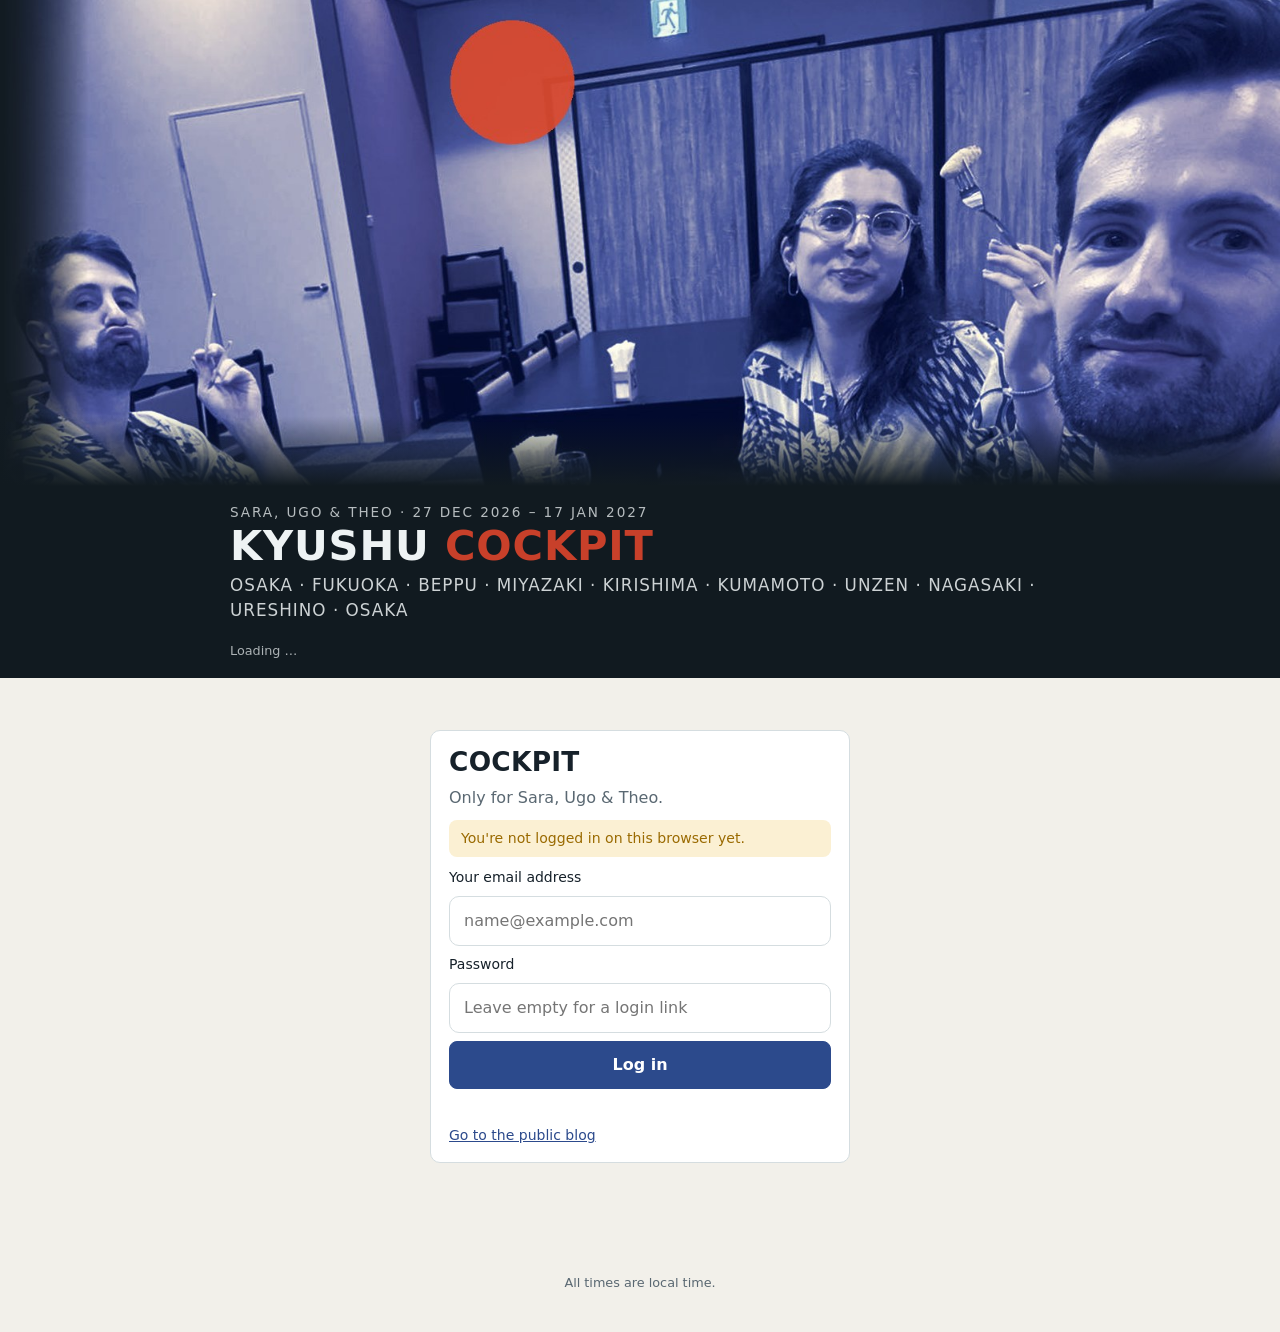
==== cockpit.html @ 7d4ee1e5 "App icon name: Kyushu Trav Co-Authored-By: Claude Opus 5.5 <noreply@anthropic.com> Claude-Session: h" ====
<!DOCTYPE html>
<html lang="en">
<head>
<meta charset="utf-8">
<meta name="viewport" content="width=device-width, initial-scale=1, viewport-fit=cover">
<meta name="robots" content="noindex, nofollow">
<meta name="referrer" content="no-referrer">
<meta http-equiv="Content-Security-Policy" content="default-src 'self'; script-src 'self'; style-src 'self' 'unsafe-inline' https://fonts.googleapis.com; font-src https://fonts.gstatic.com; img-src 'self' data: blob: https://ztfgjnlhketuqmggoakr.supabase.co; media-src 'self' blob: https://ztfgjnlhketuqmggoakr.supabase.co; connect-src 'self' https://ztfgjnlhketuqmggoakr.supabase.co wss://ztfgjnlhketuqmggoakr.supabase.co https://api.open-meteo.com https://api.frankfurter.dev https://api.frankfurter.app; base-uri 'self'; form-action 'self'; object-src 'none'">
<link rel="manifest" href="manifest-cockpit.webmanifest">
<link rel="apple-touch-icon" href="img/apple-touch-icon.png?v=2">
<link rel="icon" type="image/png" sizes="192x192" href="img/icon-192.png?v=2">
<meta name="apple-mobile-web-app-capable" content="yes">
<meta name="mobile-web-app-capable" content="yes">
<meta name="apple-mobile-web-app-status-bar-style" content="black-translucent">
<meta name="apple-mobile-web-app-title" content="Kyushu Trav">
<meta name="theme-color" content="#111a20">
<title>Kyushu Cockpit</title>
<link rel="preconnect" href="https://fonts.googleapis.com">
<link rel="preconnect" href="https://fonts.gstatic.com" crossorigin>
<link href="https://fonts.googleapis.com/css2?family=Barlow+Condensed:wght@500;600;700&amp;family=Source+Serif+4:opsz,wght@8..60,400;8..60,600&amp;family=Source+Sans+3:wght@400;500;600;700&amp;family=JetBrains+Mono:wght@500&amp;display=swap" rel="stylesheet">
<link rel="stylesheet" href="style.css?v=28">
<style>
:root{
  /* Layout: Kopf mit Countdown, Tab-Leiste wie Wegweiser, darunter je Bereich Karten in einer Spalte (max 860px) */
  --bg:#f2f0ea;          /* Flechtengrau */
  --surface:#ffffff;
  --ink:#16212a;         /* Granit */
  --muted:#5a6872;
  --line:#d5dde0;
  --accent:#2c4a8c;      /* Indigo (aizome) */
  --accent-soft:#e2e8f5;
  --trail:#c8402a;       /* Torii-Zinnober */
  --ok:#2f7a45; --ok-soft:#e1f1e5;
  --warn:#9a6a00; --warn-soft:#fbf0d3;
  --crit:#b23a2e; --crit-soft:#f8e1de;
  --display:"Barlow Condensed","Arial Narrow",system-ui,sans-serif;
  --body:"Source Sans 3",system-ui,-apple-system,"Segoe UI",sans-serif;
  --mono:"JetBrains Mono",ui-monospace,Menlo,monospace;
  --radius:10px;
  color-scheme:light;
}
@media (prefers-color-scheme:dark){
  :root:not([data-theme="light"]){
    --bg:#0e1418; --surface:#162027; --ink:#e4eaed; --muted:#93a2ab; --line:#26333c;
    --accent:#8ea9ec; --accent-soft:#1b2540; --trail:#ff7d5e;
    --ok:#6cc488; --ok-soft:#173022; --warn:#e6b84a; --warn-soft:#332a12; --crit:#ef7d70; --crit-soft:#3a1d1a;
    color-scheme:dark;
  }
}
:root[data-theme="dark"]{
  --bg:#0e1418; --surface:#162027; --ink:#e4eaed; --muted:#93a2ab; --line:#26333c;
  --accent:#8ea9ec; --accent-soft:#1b2540; --trail:#ff7d5e;
  --ok:#6cc488; --ok-soft:#173022; --warn:#e6b84a; --warn-soft:#332a12; --crit:#ef7d70; --crit-soft:#3a1d1a;
  color-scheme:dark;
}
*{box-sizing:border-box}
html,body{margin:0}
body{background:var(--bg);color:var(--ink);font-family:var(--body);font-size:16px;line-height:1.5;-webkit-text-size-adjust:100%}
a{color:var(--accent)}
h1,h2,h3{font-family:var(--display);font-weight:600;letter-spacing:.01em;text-wrap:balance;margin:0;line-height:1.1}
h2{font-size:1.65rem;text-transform:uppercase}
h3{font-size:1.25rem}
.wrap{max-width:860px;margin:0 auto;padding-left:max(20px,env(safe-area-inset-left));padding-right:max(20px,env(safe-area-inset-right))}
main{display:block}
section.view .studio{margin-bottom:6px}
.gate{max-width:420px;margin:30px auto;display:grid;gap:10px}
.heroimg{height:200px}
@media (max-width:520px){header.top .route{display:none}.heroimg{height:170px}.top h1{font-size:1.9rem}}
nav.tabs{top:0;padding-top:env(safe-area-inset-top)}
@media (display-mode: standalone){ header.top .heroimg{height:calc(150px + env(safe-area-inset-top))} }
.wish{display:grid;grid-template-columns:auto 1fr auto;gap:10px;align-items:start;padding:8px 0;border-bottom:1px solid var(--line)}
.wish:last-child{border-bottom:0}
.wish.done .wt{color:var(--muted);text-decoration:line-through}
.offline{background:var(--warn-soft);color:var(--warn);font-size:.85rem;padding:6px 12px;text-align:center}
.mono{font-family:var(--mono);font-size:.9em}
.muted{color:var(--muted)}
.small{font-size:.875rem}
button,input,select,textarea{font:inherit;color:inherit}
:focus-visible{outline:3px solid var(--accent);outline-offset:2px;border-radius:4px}

/* Kopf */
header.top{color:#eef3f4;background:#111a20;padding:0 0 18px}
.heroimg{height:240px;background:#16212a url("img/cover-yukata-wide.jpg?v=2") center 22%/cover no-repeat;position:relative;margin-bottom:16px}
.heroimg::after{content:"";position:absolute;inset:auto 0 0 0;height:70px;background:linear-gradient(180deg,rgba(17,26,32,0),#111a20)}
@media (max-width:700px){.heroimg{height:44vw;background-size:100% auto!important;background-position:center bottom}.heroimg::after{height:28px}}
@media (display-mode: standalone) and (max-width:700px){header.top .heroimg{height:calc(44vw + env(safe-area-inset-top));background-size:100% auto;background-position:center bottom}}
@media (min-width:700px){.heroimg{height:min(38vw,520px);background-position:center 18%}}
.crew{display:grid;grid-template-columns:repeat(2,1fr);gap:12px}
.mate{display:grid;grid-template-columns:72px 1fr;gap:12px;align-items:center;background:var(--surface);border:1px solid var(--line);border-radius:var(--radius);padding:10px 12px}
.mate img{width:72px;height:72px;border-radius:50%;object-fit:cover;border:3px solid var(--trail)}
.nick{display:block;font-family:var(--display);font-size:.8rem;letter-spacing:.12em;text-transform:uppercase;color:var(--trail)}
.mate{align-items:start}
.fun{list-style:none;margin:8px 0 0;padding:0;display:grid;gap:2px;font-size:.82rem}
.fun li{display:flex;justify-content:space-between;gap:8px;border-top:1px dotted var(--line);padding-top:2px}
.fun li b{font-family:var(--display);font-size:1rem;display:inline;color:var(--accent)}
.beerscore{display:grid;grid-template-columns:1fr 1fr;gap:10px;margin:6px 0}
.beerscore div{background:var(--bg);border-radius:8px;padding:8px 10px;text-align:center}
.beerscore b{font-family:var(--display);font-size:2.2rem;line-height:1;display:block}
.beerlog{margin-top:10px}
.blame{font-family:var(--display);font-size:1.35rem;line-height:1.2;margin:12px 0 0;min-height:1.2em}
.mate b{font-family:var(--display);font-size:1.4rem;text-transform:uppercase;letter-spacing:.03em;display:block;line-height:1}
@media (max-width:520px){.crew{grid-template-columns:1fr}}
.top .row{display:flex;flex-wrap:wrap;gap:12px 24px;align-items:flex-end;justify-content:space-between}
.eyebrow{font-family:var(--display);text-transform:uppercase;letter-spacing:.14em;font-size:.85rem;opacity:.75}
.top h1{font-size:2.6rem;text-transform:uppercase;letter-spacing:.02em}
.top h1 span{color:var(--trail)}
.route{font-family:var(--display);font-size:1.05rem;letter-spacing:.06em;text-transform:uppercase;opacity:.85;margin-top:4px}
.count{text-align:right}
.count b{font-family:var(--display);font-size:2.4rem;line-height:1;display:block}
.sync{font-size:.8rem;opacity:.7;margin-top:6px}

/* Tabs */
nav.tabs{position:sticky;top:0;z-index:5;background:var(--surface);border-bottom:1px solid var(--line)}
nav.tabs .wrap{display:flex;gap:4px;overflow-x:auto;scrollbar-width:none}
nav.tabs a{flex:0 0 auto;font-family:var(--display);text-transform:uppercase;letter-spacing:.06em;font-size:1.02rem;font-weight:600;text-decoration:none;color:var(--muted);padding:12px 12px 10px;border-bottom:3px solid transparent}
nav.tabs a[aria-current="page"]{color:var(--ink);border-bottom-color:var(--trail)}

main{padding:22px 0 60px}
section.view{display:none}
section.view.on{display:grid;gap:18px;grid-template-columns:minmax(0,1fr)}
section.view>*{min-width:0}
.sechead{display:flex;flex-wrap:wrap;gap:6px 16px;align-items:baseline;justify-content:space-between}

.card{background:var(--surface);border:1px solid var(--line);border-radius:var(--radius);padding:16px 18px}
.card.hl{border-left:5px solid var(--accent)}
.card.warn{border-left:5px solid var(--warn)}
.card.crit{border-left:5px solid var(--crit)}
.card h3{margin-bottom:8px}
.grid2{display:grid;grid-template-columns:repeat(auto-fit,minmax(250px,1fr));gap:14px}
.chips{display:flex;flex-wrap:wrap;gap:6px}
.chip{display:inline-flex;align-items:center;gap:4px;font-size:.78rem;font-weight:600;padding:2px 9px;border-radius:999px;background:var(--accent-soft);color:var(--accent);white-space:nowrap}
.chip.trail{background:color-mix(in srgb,var(--trail) 16%,transparent);color:var(--trail)}
.chip.ok{background:var(--ok-soft);color:var(--ok)}
.chip.warn{background:var(--warn-soft);color:var(--warn)}
.chip.crit{background:var(--crit-soft);color:var(--crit)}
.chip.grey{background:var(--bg);color:var(--muted)}
ul.clean{list-style:none;margin:0;padding:0;display:grid;gap:8px}
ul.dots{margin:6px 0 0;padding-left:20px;display:grid;gap:4px}
dl.kv{display:grid;grid-template-columns:max-content 1fr;gap:4px 14px;margin:8px 0 0}
dl.kv dt{color:var(--muted);font-size:.9rem}
dl.kv dd{margin:0;font-weight:500}

/* Heute */
.stats{display:grid;grid-template-columns:repeat(auto-fit,minmax(150px,1fr));gap:12px}
.stat{background:var(--surface);border:1px solid var(--line);border-radius:var(--radius);padding:12px 14px}
.stat b{font-family:var(--display);font-size:2rem;display:block;line-height:1.05;font-variant-numeric:tabular-nums}
.stat span{color:var(--muted);font-size:.85rem}
.bar{height:6px;border-radius:3px;background:var(--bg);overflow:hidden;margin-top:8px}
.bar i{display:block;height:100%;background:var(--accent)}

/* Tagesplan */
.day{display:grid;grid-template-columns:64px 1fr;gap:14px;background:var(--surface);border:1px solid var(--line);border-radius:var(--radius);padding:14px 16px}
.day.today{border-color:var(--trail);box-shadow:0 0 0 2px color-mix(in srgb,var(--trail) 35%,transparent)}
.day.past{opacity:.6}
.datecol{text-align:center;border-right:1px solid var(--line);padding-right:12px}
.datecol .d{font-family:var(--display);font-size:2rem;font-weight:700;line-height:1}
.datecol .m{font-family:var(--display);text-transform:uppercase;font-size:.85rem;letter-spacing:.08em;color:var(--muted)}
.datecol .n{font-size:.75rem;color:var(--muted);margin-top:4px}
.day h3{font-size:1.3rem}
.day .where{font-size:.9rem;color:var(--muted);margin:2px 0 8px}
.steps{list-style:none;margin:0;padding:0;display:grid;gap:5px}
.steps li{display:grid;grid-template-columns:56px 1fr;gap:8px;font-size:.95rem}
.steps .t{font-family:var(--mono);font-size:.82rem;color:var(--accent);padding-top:2px}
.sleep{margin-top:10px;font-size:.88rem;display:flex;gap:6px;flex-wrap:wrap;align-items:center}
.filters{display:flex;gap:6px;flex-wrap:wrap}
.filters button{border:1px solid var(--line);background:var(--surface);border-radius:999px;padding:4px 12px;font-size:.88rem;cursor:pointer}
.filters button[aria-pressed="true"]{background:var(--ink);color:var(--bg);border-color:var(--ink)}

/* Buchungen */
.bk{display:grid;gap:8px}
.bk .head{display:flex;justify-content:space-between;gap:10px;flex-wrap:wrap;align-items:baseline}
.flight{display:grid;grid-template-columns:1fr auto 1fr;gap:10px;align-items:center;margin:4px 0}
.flight .ap{font-family:var(--display);font-size:2rem;font-weight:700;line-height:1}
.flight .tm{font-family:var(--mono);font-size:.9rem}
.flight .mid{text-align:center;color:var(--muted);font-size:.8rem}
.flight .mid::before{content:"";display:block;height:2px;background:var(--line);margin-bottom:4px;min-width:60px}
.flight .r{text-align:right}
.code{display:inline-flex;align-items:center;gap:8px;font-family:var(--mono);background:var(--bg);border:1px dashed var(--line);border-radius:6px;padding:2px 8px}
.copy{border:0;background:none;color:var(--accent);cursor:pointer;font-size:.8rem;font-family:var(--body);font-weight:600;padding:0}
details.more summary{cursor:pointer;color:var(--accent);font-weight:600;font-size:.9rem}
.note{width:100%;min-height:58px;border:1px solid var(--line);border-radius:8px;background:var(--bg);padding:8px 10px;resize:vertical}
.notebar{display:flex;justify-content:space-between;gap:8px;font-size:.78rem;color:var(--muted);margin-top:4px}

/* Upload-Platzhalter */
.slot{border:2px dashed var(--trail);border-radius:var(--radius);padding:14px 16px;background:color-mix(in srgb,var(--trail) 6%,var(--surface))}
.slot.done{border-style:solid;border-color:var(--ok);background:var(--surface)}
.thumbs{display:flex;flex-wrap:wrap;gap:8px;margin-top:10px}
.thumbs a{display:block;width:96px;height:96px;border-radius:8px;overflow:hidden;border:1px solid var(--line);background:var(--bg);position:relative;font-size:.75rem;color:var(--muted);text-decoration:none}
.thumbs img{width:100%;height:100%;object-fit:cover;display:block}
.thumbs .pdf{display:flex;align-items:center;justify-content:center;height:100%;font-family:var(--display);font-size:1.2rem;color:var(--accent)}
.btn{display:inline-flex;align-items:center;gap:6px;border:1px solid var(--accent);background:var(--accent);color:#fff;border-radius:8px;padding:7px 14px;font-weight:600;cursor:pointer;font-size:.92rem}
.btn.ghost{background:transparent;color:var(--accent)}
.btn:disabled{opacity:.5;cursor:not-allowed}
label.btn input{position:absolute;width:1px;height:1px;opacity:0;pointer-events:none}

/* Orte */
.placetabs{display:flex;gap:6px;flex-wrap:wrap}
.placetabs button{border:1px solid var(--line);background:var(--surface);border-radius:8px;padding:6px 14px;cursor:pointer;font-family:var(--display);text-transform:uppercase;letter-spacing:.05em;font-size:1rem;font-weight:600}
.placetabs button[aria-pressed="true"]{background:var(--accent);border-color:var(--accent);color:#fff}
.place h3{font-size:1.15rem;text-transform:uppercase;letter-spacing:.04em;color:var(--accent);margin:4px 0 6px}
.tips{display:grid;gap:10px}
.tip{display:grid;grid-template-columns:auto 1fr;gap:10px;align-items:start}
.tip .k{font-family:var(--display);font-weight:700;color:var(--trail);font-size:1.05rem;min-width:22px}

/* Trek */
.stagewrap{overflow-x:auto}
table.stages{width:100%;border-collapse:collapse;font-size:.92rem;min-width:620px}
table.stages th{text-align:left;font-family:var(--display);text-transform:uppercase;letter-spacing:.05em;font-weight:600;color:var(--muted);border-bottom:2px solid var(--line);padding:6px 8px}
table.stages td{border-bottom:1px solid var(--line);padding:8px;vertical-align:top}
table.stages td.num{font-variant-numeric:tabular-nums;white-space:nowrap}
table.stages tr.key td{background:color-mix(in srgb,var(--trail) 9%,transparent)}
.kmbar{display:flex;align-items:center;gap:8px}
.kmbar i{display:block;height:8px;border-radius:4px;background:var(--trail)}
.ring{display:block;width:100%;height:auto;max-height:280px}

/* Orga */
.todo{display:grid;grid-template-columns:auto 1fr auto;gap:10px;align-items:start;padding:10px 0;border-bottom:1px solid var(--line)}
.todo:last-child{border-bottom:0}
.todo.done .tt{text-decoration:line-through;color:var(--muted)}
.chk{appearance:none;width:22px;height:22px;border:2px solid var(--muted);border-radius:6px;margin:1px 0 0;cursor:pointer;display:grid;place-content:center;background:var(--surface)}
.chk:checked{background:var(--ok);border-color:var(--ok)}
.chk:checked::after{content:"";width:10px;height:6px;border:2.5px solid #fff;border-top:0;border-right:0;transform:rotate(-45deg) translate(1px,-1px)}
.chk:disabled{cursor:not-allowed;opacity:.6}
.tt b{font-weight:600}
.tt .sub{font-size:.88rem;color:var(--muted)}
.due{font-size:.78rem;font-weight:600;white-space:nowrap}
.packcat{display:grid;gap:2px}
.packcat h3{font-size:1.05rem;text-transform:uppercase;letter-spacing:.05em;display:flex;justify-content:space-between;align-items:baseline;margin-bottom:4px}
.pk{display:grid;grid-template-columns:auto 1fr auto;gap:10px;align-items:center;padding:5px 0}
.pk.done span.l{color:var(--muted);text-decoration:line-through}
.pk .who{font-size:.72rem;color:var(--muted)}
.addrow{display:flex;gap:8px;flex-wrap:wrap;margin-top:8px}
.addrow input,.addrow select{flex:1 1 160px;border:1px solid var(--line);border-radius:8px;padding:7px 10px;background:var(--surface)}
.seg{display:inline-flex;border:1px solid var(--line);border-radius:8px;overflow:hidden}
.seg button{border:0;background:var(--surface);padding:6px 12px;cursor:pointer;font-size:.88rem}
.seg button[aria-pressed="true"]{background:var(--ink);color:var(--bg)}
.money{font-variant-numeric:tabular-nums;white-space:nowrap}
.settle{display:grid;gap:4px;text-align:center;padding:18px}
.settle b{font-family:var(--display);font-size:2.2rem;line-height:1.05}
.costrow{display:grid;grid-template-columns:1fr auto;gap:4px 12px;padding:9px 0;border-bottom:1px solid var(--line);align-items:start}
.costrow:last-child{border-bottom:0}
.costrow .meta{font-size:.82rem;color:var(--muted)}
.costform{display:grid;gap:8px;grid-template-columns:repeat(auto-fit,minmax(140px,1fr))}
.costform label{display:grid;gap:3px;font-size:.82rem;font-weight:600;color:var(--muted)}
.costform input,.costform select{min-width:0;width:100%;border:1px solid var(--line);border-radius:8px;padding:7px 9px;background:var(--surface);color:var(--ink);font-weight:400;font-size:.95rem}
.costform .wide{grid-column:1/-1}
.quick{display:flex;gap:6px;flex-wrap:wrap}
.quick button{border:1px dashed var(--line);background:var(--bg);border-radius:999px;padding:3px 10px;font-size:.82rem;cursor:pointer}
.catbars{display:grid;gap:6px}
.catbars div{display:grid;grid-template-columns:110px 1fr auto;gap:8px;align-items:center;font-size:.88rem}
.catbars i{display:block;height:10px;border-radius:5px;background:var(--accent)}
.wxg{display:grid;grid-template-columns:repeat(auto-fit,minmax(220px,1fr));gap:12px}
.wxc{background:var(--bg);border-radius:8px;padding:10px 12px}
.wxt{font-family:var(--display);font-size:1.6rem;font-weight:600;font-variant-numeric:tabular-nums}
.wxt small{font-size:1rem;color:var(--muted)}
.banner{border-radius:8px;padding:8px 12px;font-size:.88rem;background:var(--warn-soft);color:var(--warn)}
.banner[hidden]{display:none}
footer{padding:20px 0 40px;font-size:.8rem;color:var(--muted)}
@media (max-width:520px){
  .top h1{font-size:2.1rem}
  .count{text-align:left}
  .day{grid-template-columns:52px 1fr;padding:12px}
  .steps li{grid-template-columns:48px 1fr}
  .flight .ap{font-size:1.6rem}
}
@media (prefers-reduced-motion:no-preference){.bar i{transition:width .4s}}

.steps .go{display:block;font-size:.78rem;color:var(--muted);margin-bottom:1px}
.steps .sd{display:block;font-size:.85rem;color:var(--muted);margin-top:1px}
.steps li{border-left:4px solid transparent;border-radius:8px;padding:6px 8px 6px 6px;margin:3px 0}
.steps li.k-act{border-left-color:var(--k-act);background:color-mix(in srgb,var(--k-act) 9%,transparent)}
.steps li.k-food{border-left-color:var(--k-food);background:color-mix(in srgb,var(--k-food) 12%,transparent)}
.steps li.k-log{border-left-color:var(--line)}
.hide-act .k-act,.hide-food .k-food,.hide-log .k-log{display:none}
:root{--k-act:#4b5fc1;--k-food:#e08a1e}
@media (prefers-color-scheme:dark){:root:not([data-theme="light"]){--k-act:#8ea2f0;--k-food:#f0a94a}}
.planfilter{display:flex;flex-wrap:wrap;align-items:center;gap:6px 8px;margin:4px 0 12px}
.pf{display:inline-flex;align-items:center;gap:6px;border:1px solid var(--line);background:var(--surface);color:var(--muted);border-radius:999px;padding:6px 12px;font-size:.85rem;font-weight:600;cursor:pointer;min-height:36px}
.pf i{width:10px;height:10px;border-radius:50%;display:inline-block;background:var(--line)}
.pf-act i{background:var(--k-act)} .pf-food i{background:var(--k-food)} .pf-log i{background:var(--muted)}
.pf[aria-pressed="true"]{color:var(--ink);border-color:currentColor}
.pf[aria-pressed="false"]{opacity:.55;text-decoration:line-through}
.maplink{font-size:.8rem;font-weight:600;white-space:nowrap;text-decoration:none}
.slotbar{border-top:1px solid var(--line);margin-top:10px;padding-top:8px;display:grid;gap:4px}
.sb-row{display:flex;flex-wrap:wrap;align-items:center;gap:4px 10px}
.sb-ok{font-size:.82rem;font-weight:700;color:var(--ok)}
.sb-miss{font-size:.82rem;font-weight:700;color:var(--trail)}
.sb-what{font-size:.78rem;color:var(--muted)}
.sb-add{margin-left:auto;font-size:.8rem;font-weight:600;color:var(--accent);cursor:pointer;white-space:nowrap}
.sb-add input{position:absolute;width:1px;height:1px;opacity:0;pointer-events:none}
.sb-thumbs{display:flex;gap:6px;flex-wrap:wrap}
.sb-thumbs a{display:block;width:44px;height:44px;border-radius:6px;overflow:hidden;border:1px solid var(--line);font-size:.65rem;color:var(--muted);text-decoration:none}
.sb-thumbs img{width:100%;height:100%;object-fit:cover;display:block}
.sb-thumbs .pdf{display:flex;align-items:center;justify-content:center;height:100%;color:var(--accent);font-weight:700}
.sb-file{position:relative;display:inline-block}
.sb-del{position:absolute;top:-6px;right:-6px;min-width:20px;height:20px;border-radius:10px;border:1px solid var(--line);background:var(--surface);color:var(--muted);font-size:.8rem;line-height:1;padding:0 5px;cursor:pointer}
.sb-del.armed{background:var(--crit);color:#fff;border-color:var(--crit);font-size:.7rem}
.sb-note summary{font-size:.78rem;color:var(--muted);cursor:pointer}
.sb-note .note{margin-top:6px}
.slot.compact{padding:8px 10px}
.slot.compact .chips{display:flex;flex-wrap:wrap;gap:6px;align-items:center}
.chip.claude{background:color-mix(in srgb,var(--accent) 12%,transparent);color:var(--accent);font-size:.72rem}
.packcat.info{background:var(--bg);border-radius:12px;padding:10px 12px}.packcat.info h3{color:var(--muted)}
.altplan{margin:8px 0 2px;border-top:1px dashed var(--line);padding-top:6px}.altplan summary{cursor:pointer;font-size:.88rem;color:var(--muted);font-weight:600}.altplan[open] summary{color:var(--ink)}
/* Tagesplan bearbeiten */
article.day{position:relative}
.edbtn{float:right;margin:0 0 4px 8px;border:1px solid var(--line);background:var(--surface);border-radius:999px;padding:4px 12px;font:inherit;font-size:.82rem;color:var(--muted);cursor:pointer}
.edbtn:hover{color:var(--ink)}
.sedit{display:flex;flex-wrap:wrap;gap:6px;margin-top:8px}
.sedit button,.sedit select{border:1px solid var(--line);background:var(--surface);border-radius:8px;padding:4px 9px;font:inherit;font-size:.82rem;cursor:pointer;color:var(--ink)}
.sedit button:disabled{opacity:.35;cursor:default}
.sedit .sdel{color:#b3261e;margin-left:auto}
.sedit .sdel[data-armed="1"]{background:#b3261e;color:#fff;border-color:#b3261e}
.chip.own{background:color-mix(in srgb,var(--ok) 14%,transparent);color:var(--ok);font-size:.72rem}
.sgone{margin:6px 0}.linkbtn{border:0;background:none;padding:0;font:inherit;color:var(--accent);cursor:pointer;text-decoration:underline}
.addstep{display:grid;gap:6px;margin:10px 0 4px;padding:10px;border:1px dashed var(--line);border-radius:12px}
.addstep input,.addstep select{font:inherit;padding:8px 10px;border:1px solid var(--line);border-radius:8px;background:var(--surface);color:var(--ink);min-width:0}
.addstep .asrow{display:grid;grid-template-columns:1fr 1fr;gap:6px}
.addstep .btn{justify-self:start}
/* Umrechner */
.fx{display:grid;gap:10px}
.fx-row{display:grid;grid-template-columns:1fr auto;align-items:center;gap:8px;padding:10px 14px;border:1px solid var(--line);border-radius:14px;background:var(--surface)}
.fx-row input{border:0;background:transparent;font:inherit;font-size:1.9rem;font-weight:700;width:100%;min-width:0;font-variant-numeric:tabular-nums;color:var(--ink);outline:none;padding:0}
.fx-row label{font-weight:700;color:var(--muted);font-size:1.1rem}
.fx-row:focus-within{border-color:var(--accent)}
.fx-swap{justify-self:center;font-size:.8rem;color:var(--muted)}
.fx-q{display:flex;flex-wrap:wrap;gap:6px;margin-top:4px}
.fx-q button{border:1px solid var(--line);background:var(--bg);border-radius:999px;padding:6px 12px;font:inherit;font-size:.9rem;cursor:pointer;font-variant-numeric:tabular-nums}
.fx-q button small{color:var(--muted);margin-left:4px}
.fx-tbl{width:100%;border-collapse:collapse;font-variant-numeric:tabular-nums;font-size:.92rem}
.fx-tbl tr{cursor:pointer}.fx-tbl td{padding:5px 0;border-bottom:1px solid var(--line)}.fx-tbl td:last-child{text-align:right;color:var(--muted)}
/* A nach B, ruhig */
.ab{list-style:none;margin:6px 0 0;padding:0}
.ab li{border-top:1px solid var(--line)}
.ab li:first-child{border-top:0}
.ab summary,.ab .abrow{display:grid;grid-template-columns:3.6em 18px 1fr auto;gap:8px;align-items:center;padding:8px 2px;list-style:none;cursor:pointer;font-size:.92rem}
.ab summary::-webkit-details-marker{display:none}
.ab .abd{color:var(--muted);font-size:.82rem;font-variant-numeric:tabular-nums}
.ab .abi{width:18px;height:18px;color:var(--muted)}
.ab .abm{color:var(--muted);font-size:.82rem;font-variant-numeric:tabular-nums;white-space:nowrap}
.ab .abt{display:flex;flex-direction:column;min-width:0}.ab .abt>span:first-child{white-space:nowrap;overflow:hidden;text-overflow:ellipsis}
.ab .abw{color:var(--muted);font-size:.76rem}
.ab .abn{margin:-2px 0 8px calc(3.6em + 26px);font-size:.82rem;color:var(--muted)}
.ab li.long .abm{color:var(--trail)}
</style>
</head>
<body>
<header class="top">
  <div class="heroimg" role="img" aria-label="Trip cover photo"></div>
  <div class="wrap row">
    <div>
      <div class="eyebrow"></div>
      <h1>Kyushu <span>Cockpit</span></h1>
      <div class="route"></div>
    </div>
    <div class="count" id="count"></div>
  </div>
  <div class="wrap"><div class="sync" id="sync">Loading …</div></div>
</header>
<nav class="tabs" aria-label="Sections">
  <div class="wrap">
    <a href="#heute">Today</a>
    <a href="#plan">Itinerary</a>
    <a href="#buchungen">Bookings</a>
    <a href="#orte">Places &amp; tips</a>
    <a href="#orga">Prep</a>
    <a href="#kosten">Costs</a>
    <a href="#yen">¥ ↔ €</a>
    <a href="#posten">Post</a>
    <a href="#claude">Wishes</a>
    <a href="index.html">Blog ↗</a>
  </div>
</nav>
<div class="offline" id="offline" hidden>Offline: you're seeing the last loaded version. Changes are saved once you're back online.</div>
<main class="wrap">
  <div class="banner" id="banner" hidden></div>

  <!-- HEUTE -->
  <section class="view" id="v-heute"></section>

  <!-- PLAN -->
  <section class="view" id="v-plan">
    <div class="sechead">
      <h2>Itinerary</h2>
    </div>
    <div id="routeOverview" style="margin-bottom:12px"></div>
    <div id="planFilter" class="planfilter" role="group" aria-label="Filter the plan"></div>
    <div id="days" style="display:grid;gap:12px"></div>
  </section>

  <!-- BUCHUNGEN -->
  <section class="view" id="v-buchungen"></section>

  <!-- TREK -->

  <!-- ORTE -->
  <section class="view" id="v-orte"></section>

  <!-- ORGA -->
  <section class="view" id="v-posten"><div id="studioRoot"></div></section>

  <section class="view" id="v-kosten"></section>

  <!-- ORGA -->
  <section class="view" id="v-yen"></section>
  <section class="view" id="v-orga"></section>

  <section class="view" id="v-claude"></section>
</main>
<footer class="wrap">All times are local time.</footer>

<div class="lb" id="lb" role="dialog" aria-modal="true" aria-label="Photo"><button type="button" id="lbClose">Close</button><img id="lbImg" alt=""></div>
<script src="cockpit-flags.js?v=28"></script>
<script src="vendor/supabase.js?v=2.45.4"></script>
<script src="config.js?v=28"></script>
<script src="trip.js?v=28"></script>
<script src="route-map.js?v=28"></script>
<script src="app.js?v=28"></script>
<script src="cockpit.js?v=28"></script>
</body>
</html>
---- style.css ----
:root{
  /* Layout: großes Foto oben, darunter Lebenszeichen, Wetter, Karte, Feed in einer Lesespalte (max 720px) */
  --bg:#f6f4ef; --surface:#ffffff; --ink:#18232b; --muted:#5d6b74; --line:#d9e0e2;
  --accent:#2c4a8c; --accent-soft:#e2e8f5; --trail:#c8402a; --ok:#2f7a45; --ok-soft:#e1f1e5; --crit:#b23a2e;
  --display:"Barlow Condensed","Arial Narrow",system-ui,sans-serif;
  --serif:"Source Serif 4",Georgia,serif;
  --body:"Source Sans 3",system-ui,-apple-system,"Segoe UI",sans-serif;
  color-scheme:light;
}
@media (prefers-color-scheme:dark){:root{--bg:#0e1418;--surface:#162027;--ink:#e4eaed;--muted:#97a5ae;--line:#26333c;--accent:#8ea9ec;--accent-soft:#1b2540;--trail:#ff7d5e;--ok:#6cc488;--ok-soft:#173022;--crit:#ef7d70;color-scheme:dark}}
*{box-sizing:border-box}
html,body{margin:0}
body{background:var(--bg);color:var(--ink);font-family:var(--body);font-size:17px;line-height:1.55;-webkit-text-size-adjust:100%}
h1,h2,h3{font-family:var(--display);font-weight:600;line-height:1.08;margin:0;text-wrap:balance}
h2{font-size:1.7rem;text-transform:uppercase;letter-spacing:.02em}
a{color:var(--accent)}
button,input,select,textarea{font:inherit;color:inherit}
:focus-visible{outline:3px solid var(--accent);outline-offset:2px}
.col{max-width:720px;margin:0 auto;padding-left:max(20px,env(safe-area-inset-left));padding-right:max(20px,env(safe-area-inset-right))}
.muted{color:var(--muted)} .small{font-size:.88rem}
.hero{position:relative;color:#fff;background:#18232b url("img/cover-yukata.jpg?v=2") center 12%/cover no-repeat;min-height:min(66vw,820px);display:flex;align-items:flex-end}
.hero::before{content:"";position:absolute;inset:0;background:linear-gradient(180deg,rgba(8,14,18,0) 35%,rgba(8,14,18,.82) 100%)}
.hero .col{position:relative;width:100%;padding-bottom:26px;padding-top:env(safe-area-inset-top)}
.eyebrow{font-family:var(--display);letter-spacing:.16em;text-transform:uppercase;font-size:.9rem;opacity:.85}
.hero h1{font-size:clamp(2.1rem,8vw,4rem);text-transform:uppercase}
.hero h1 span{color:#ffb070}
.hero p{margin:8px 0 0;max-width:34em}
main{display:grid;gap:22px;padding:22px 0 40px}
.card{background:var(--surface);border:1px solid var(--line);border-radius:12px;padding:16px 18px}
.status{display:grid;grid-template-columns:auto 1fr;gap:14px;align-items:center;border-left:6px solid var(--ok)}
.status .dot{width:14px;height:14px;border-radius:50%;background:var(--ok);box-shadow:0 0 0 6px var(--ok-soft)}
.status b{font-family:var(--display);font-size:1.5rem;font-weight:600;display:block;line-height:1.1}
.route{list-style:none;margin:10px 0 0;padding:0}
.route li{display:grid;grid-template-columns:22px 1fr auto;gap:12px;align-items:start;position:relative;padding-bottom:14px}
.route li::before{content:"";position:absolute;left:10px;top:18px;bottom:-2px;width:2px;background:var(--line)}
.route li:last-child::before{display:none}
.route .pin{width:22px;height:22px;border-radius:50%;border:3px solid var(--line);background:var(--surface);margin-top:2px;z-index:1}
.route li.done .pin{background:var(--accent);border-color:var(--accent)}
.route li.now .pin{background:var(--trail);border-color:var(--trail);box-shadow:0 0 0 5px color-mix(in srgb,var(--trail) 25%,transparent)}
.route .nm{font-family:var(--display);font-size:1.25rem;font-weight:600;text-transform:uppercase;letter-spacing:.03em;line-height:1.2}
.route li.now .nm{color:var(--trail)}
.route .ds{font-size:.9rem;color:var(--muted)}
.route .dt{font-size:.85rem;color:var(--muted);white-space:nowrap;padding-top:3px}
.tag{display:inline-block;font-size:.75rem;font-weight:700;padding:1px 8px;border-radius:999px;background:var(--accent-soft);color:var(--accent);margin-left:6px;vertical-align:middle;font-family:var(--body);letter-spacing:0;text-transform:none}
.tag.red{background:color-mix(in srgb,var(--crit) 14%,transparent);color:var(--crit)}
.crew{display:grid;grid-template-columns:repeat(auto-fit,minmax(260px,1fr));gap:14px}
.mate{display:grid;grid-template-columns:76px 1fr;gap:14px;align-items:start}
.mate img{width:76px;height:76px;border-radius:50%;object-fit:cover;border:3px solid var(--trail)}
.nick{display:block;font-family:var(--display);font-size:.8rem;letter-spacing:.12em;text-transform:uppercase;color:var(--trail)}
.mate .small{display:block;line-height:1.45;margin-top:4px}
.mate b{font-family:var(--display);font-size:1.5rem;text-transform:uppercase;display:block;line-height:1}
.post{display:grid;gap:10px}
.post .by{display:flex;gap:10px;align-items:center}
.post .by img{width:42px;height:42px;border-radius:50%;object-fit:cover}
.post .by b{display:block;line-height:1.1}
.post .txt{font-family:var(--serif);font-size:1.08rem;white-space:pre-wrap;margin:0}
.post .st{font-size:.85rem;font-weight:700;color:var(--ok)}
.media{display:grid;gap:4px;grid-template-columns:repeat(2,1fr);border-radius:10px;overflow:hidden}
.media.n1{grid-template-columns:1fr}
.media.n3>*:first-child{grid-column:1/-1}
.media button{border:0;padding:0;margin:0;background:var(--line);cursor:zoom-in;display:block;aspect-ratio:4/3}
.media.n1 button{aspect-ratio:auto}
.media img,.media video{width:100%;height:100%;object-fit:cover;display:block;background:#000}
.media video{aspect-ratio:auto;max-height:70vh;object-fit:contain}
.react{display:flex;flex-wrap:wrap;gap:6px;align-items:center}
.react button{border:1px solid var(--line);background:var(--bg);border-radius:999px;padding:6px 12px;min-height:40px;cursor:pointer;font-size:.95rem;font-variant-numeric:tabular-nums}
.react button.mine{border-color:var(--trail);background:color-mix(in srgb,var(--trail) 12%,var(--surface))}
.comments{display:grid;gap:8px;border-top:1px solid var(--line);padding-top:10px}
.cm{font-size:.95rem}
.cm b{font-weight:700}
.cm .muted{font-size:.8rem}
.cform{position:relative;display:grid;grid-template-columns:120px 1fr auto;gap:6px}
.cform input{border:1px solid var(--line);border-radius:8px;padding:7px 9px;background:var(--bg);min-width:0}
.btn{display:inline-flex;align-items:center;justify-content:center;gap:6px;border:1px solid var(--accent);background:var(--accent);color:#fff;border-radius:8px;padding:8px 14px;font-weight:600;cursor:pointer;text-decoration:none;font-size:.95rem}
.btn.ghost{background:transparent;color:var(--accent)}
.btn.wa{background:#1f8f4e;border-color:#1f8f4e}
.btn.small{padding:4px 10px;font-size:.82rem}
.btn.danger{background:transparent;border-color:var(--crit);color:var(--crit);padding:4px 10px;font-size:.82rem}
.btn:disabled{opacity:.5;cursor:wait}
.studio{border:2px dashed var(--trail)}
.studio h2{color:var(--trail)}
.studio form{display:grid;gap:10px;margin-top:10px}
.studio label{display:grid;gap:4px;font-size:.9rem;font-weight:600}
.studio input,.studio select,.studio textarea{border:1px solid var(--line);border-radius:8px;padding:8px 10px;background:var(--bg);font-weight:400;min-width:0}
.studio textarea{min-height:110px;resize:vertical}
.row2{display:grid;grid-template-columns:1fr 1fr;gap:10px}
.previews{display:flex;gap:6px;flex-wrap:wrap}
.previews img,.previews video{width:72px;height:72px;object-fit:cover;border-radius:6px;background:#000}
.msg{font-size:.9rem;min-height:1.2em}
.quick{display:flex;flex-wrap:wrap;gap:6px;align-items:center}
.quick .btn{min-height:40px}
.studio label.saver{display:flex;gap:8px;align-items:center;font-weight:400;font-size:.9rem}
.studio label.saver input{width:20px;height:20px;flex:0 0 auto;margin:0}
.sharebox{background:color-mix(in srgb,#1f8f4e 10%,var(--surface));border:1px solid #1f8f4e;border-radius:10px;padding:12px 14px;display:grid;gap:8px}
.empty{text-align:center;padding:30px 18px}
.lb{position:fixed;inset:0;background:rgba(5,8,10,.92);display:none;align-items:center;justify-content:center;z-index:20;padding:16px}
.lb.on{display:flex}
.lb img{max-width:100%;max-height:100%;border-radius:6px}
.lb button{position:absolute;top:12px;right:12px;background:#fff;color:#000;border:0;border-radius:999px;padding:6px 14px;font-weight:700;cursor:pointer}
.map{display:block;width:100%;height:auto;max-height:620px}
.map .land{fill:var(--accent-soft);stroke:var(--accent);stroke-width:.8}
.map .chile{fill:color-mix(in srgb,var(--trail) 14%,var(--surface));stroke:var(--trail)}
.map .other{fill:var(--bg);stroke:var(--line);stroke-width:.8}
.map .fly{stroke:var(--muted);stroke-width:2;stroke-dasharray:5 5;fill:none}
.map .drive{stroke:var(--trail);stroke-width:3;fill:none}
.map text{font-family:var(--display);font-weight:600;fill:var(--ink)}
.legend{display:flex;gap:16px;flex-wrap:wrap;font-size:.85rem;color:var(--muted);margin-top:6px}
.legend i{display:inline-block;width:26px;height:0;border-top:2px dashed var(--muted);vertical-align:middle;margin-right:6px}
.legend i.d{border-top:3px solid var(--trail)}
.stage{display:grid;grid-template-columns:62px 1fr;gap:12px;padding:10px 0;border-bottom:1px solid var(--line)}
.stage:last-child{border-bottom:0}
.stage .dd{font-family:var(--display);font-weight:700;font-size:1.15rem;line-height:1.1}
.stage .dd span{display:block;font-size:.8rem;color:var(--muted);font-weight:500;text-transform:uppercase;letter-spacing:.06em}
.stage b{font-family:var(--display);font-size:1.2rem;font-weight:600}
.stage.now{background:color-mix(in srgb,var(--trail) 10%,transparent);border-radius:8px;padding:10px 8px}
.stage .km{font-size:.85rem;color:var(--trail);font-weight:700}
.places{display:grid;gap:14px}
.place h3{font-size:1.5rem;text-transform:uppercase}
.place .when{font-size:.85rem;color:var(--muted);margin-bottom:6px}
.place p{margin:0 0 8px;font-family:var(--serif)}
.fact{background:var(--accent-soft);border-radius:8px;padding:8px 12px;font-size:.92rem}
.fact b{color:var(--accent)}
.wxrow{display:grid;grid-template-columns:auto 1fr auto;gap:2px 12px;padding:10px 0;border-bottom:1px solid var(--line);align-items:center}
.wxrow:last-child{border-bottom:0}
.wxrow .ic{font-size:1.9rem;line-height:1}
.wxrow .t{font-family:var(--display);font-size:1.8rem;font-weight:600;line-height:1;text-align:right;font-variant-numeric:tabular-nums}
.wxrow .t small{font-size:1rem;color:var(--muted)}
.wxrow.cur{background:color-mix(in srgb,var(--trail) 10%,transparent);border-radius:8px;padding:10px 8px}
.days{display:flex;gap:6px;overflow-x:auto;grid-column:1/-1;margin-top:4px}
.days span{flex:0 0 auto;font-size:.78rem;background:var(--bg);border-radius:6px;padding:2px 7px;color:var(--muted);font-variant-numeric:tabular-nums}
.team{margin:18px auto 0;max-width:420px;display:grid;gap:10px;text-align:left}
.teambtn{width:100%;min-height:48px;border:1px solid var(--line);background:var(--surface);color:var(--ink);border-radius:12px;font-weight:600;font-size:1rem;cursor:pointer;display:flex;align-items:center;justify-content:center;gap:8px}
.login{display:grid;gap:8px}
.login input{border:1px solid var(--line);border-radius:10px;padding:12px 14px;background:var(--surface);font-size:16px;width:100%}
.login .btn{min-height:48px;font-size:1rem}
footer{padding-top:10px;padding-bottom:max(40px,calc(env(safe-area-inset-bottom) + 24px));font-size:.85rem;color:var(--muted);text-align:center}
.demo{background:#fff3cd;color:#6b4e00;text-align:center;font-size:.85rem;padding:6px}
input,select,textarea{font-size:16px}
.cform input{padding:10px 12px}
.cform .btn{min-height:44px}
@media (max-width:520px){
  body{font-size:16px}
  h2{font-size:1.45rem}
  .row2{grid-template-columns:1fr}
  .hero{min-height:0;background-size:100% auto;background-position:center top;padding-top:52vw}
  .hero::before{background:linear-gradient(180deg,rgba(24,35,43,0) 0,rgba(24,35,43,0) 40vw,rgba(24,35,43,.85) 60vw,#18232b 69vw)}
  .hero p{font-size:.98rem}
  main{gap:18px}
  .card{padding:14px 16px;border-radius:14px}
  .cform{grid-template-columns:1fr}
  .route .nm{font-size:1.1rem}
  .place h3{font-size:1.3rem}
  .post .txt{font-size:1.02rem}
}

/* Route map */
.rmwrap{margin:8px 0 6px}
.routemap{display:block;width:100%;max-width:420px;height:auto;margin:0 auto;border-radius:10px}
.rm-sea{fill:var(--accent-soft)}
.rm-land{fill:var(--surface);stroke:color-mix(in srgb,var(--accent) 35%,var(--line));stroke-width:.6;stroke-linejoin:round}
.rm-car{stroke:var(--trail);stroke-width:2.6;stroke-linecap:round}
.rm-ferry{stroke:var(--accent);stroke-width:2.4;stroke-dasharray:4 3;stroke-linecap:round}
.rm-train{fill:none;stroke:var(--accent);stroke-width:2;stroke-dasharray:1.5 3.5;stroke-linecap:round}
.rm-osaka{font:600 11px var(--body,system-ui);fill:var(--accent)}
.rm-stop circle{fill:var(--surface);stroke:var(--trail);stroke-width:2}
.rm-stop.done circle{fill:var(--trail)}
.rm-stop.now circle{fill:var(--trail);stroke:var(--surface)}
.rm-stop .rm-halo{fill:color-mix(in srgb,var(--trail) 25%,transparent);stroke:none}
.rm-stop text{font:600 11px var(--body,system-ui);fill:var(--ink);paint-order:stroke;stroke:var(--surface);stroke-width:3px;stroke-linejoin:round}
.rm-legend{display:flex;flex-wrap:wrap;gap:4px 14px;justify-content:center;font-size:.78rem;color:var(--muted);margin-top:6px}
.rm-legend i{display:inline-block;width:18px;height:0;vertical-align:middle;margin-right:5px;border-top:3px solid var(--trail)}
.rm-legend i.ferry{border-top:3px dashed var(--accent)}
.rm-legend i.train{border-top:3px dotted var(--accent)}
.leg{display:grid;grid-template-columns:30px 1fr;gap:8px;align-items:start;margin:8px 0 2px;padding:8px 10px;border-radius:10px;background:var(--bg);border:1px solid var(--line)}
.leg-ic{width:30px;height:30px;border-radius:50%;display:grid;place-items:center;background:var(--surface);font-size:1rem;border:1px solid var(--line)}
.leg-t{display:flex;flex-wrap:wrap;justify-content:space-between;gap:2px 10px;align-items:baseline;font-size:.92rem}
.leg-t b{font-weight:700}
.leg-m{font-weight:700;color:var(--trail);font-variant-numeric:tabular-nums;white-space:nowrap}
.leg-bar{height:5px;border-radius:3px;background:color-mix(in srgb,var(--trail) 14%,transparent);margin:5px 0 2px;overflow:hidden}
.leg-bar i{display:block;height:100%;border-radius:3px;background:var(--trail)}
.leg-ferry .leg-bar i,.leg-train .leg-bar i{background:var(--accent)}
.leg-ferry .leg-m,.leg-train .leg-m{color:var(--accent)}
.leg-n{font-size:.8rem;color:var(--muted)}
ol.legs{list-style:none;margin:8px 0 0;padding:0;display:grid;gap:8px}
@media (prefers-reduced-motion:no-preference){.rm-stop .rm-halo{animation:rmpulse 2s ease-in-out infinite}}
@keyframes rmpulse{50%{opacity:.35}}
.route li{grid-template-columns:22px 1fr 7.6em}
.route .dt{text-align:right}
.route .leg{margin-right:calc(-7.6em - 12px)}

.maplink{font-size:.8rem;font-weight:600;white-space:nowrap;text-decoration:none;font-family:var(--body);text-transform:none;letter-spacing:0}
.routemap polyline{fill:none;stroke-linejoin:round}
.rm-trip{stroke:var(--trail);stroke-width:1.8;stroke-dasharray:2 3;stroke-linecap:round;fill:none;opacity:.85}
.rm-wp circle{fill:var(--trail);opacity:.8}
.rm-wp text{font:500 9px var(--body,system-ui);fill:var(--muted);paint-order:stroke;stroke:var(--surface);stroke-width:2.5px;stroke-linejoin:round}
.rm-legend i.trip{border-top:2px dotted var(--trail)}
.leg-d{font-weight:400;color:var(--muted)}
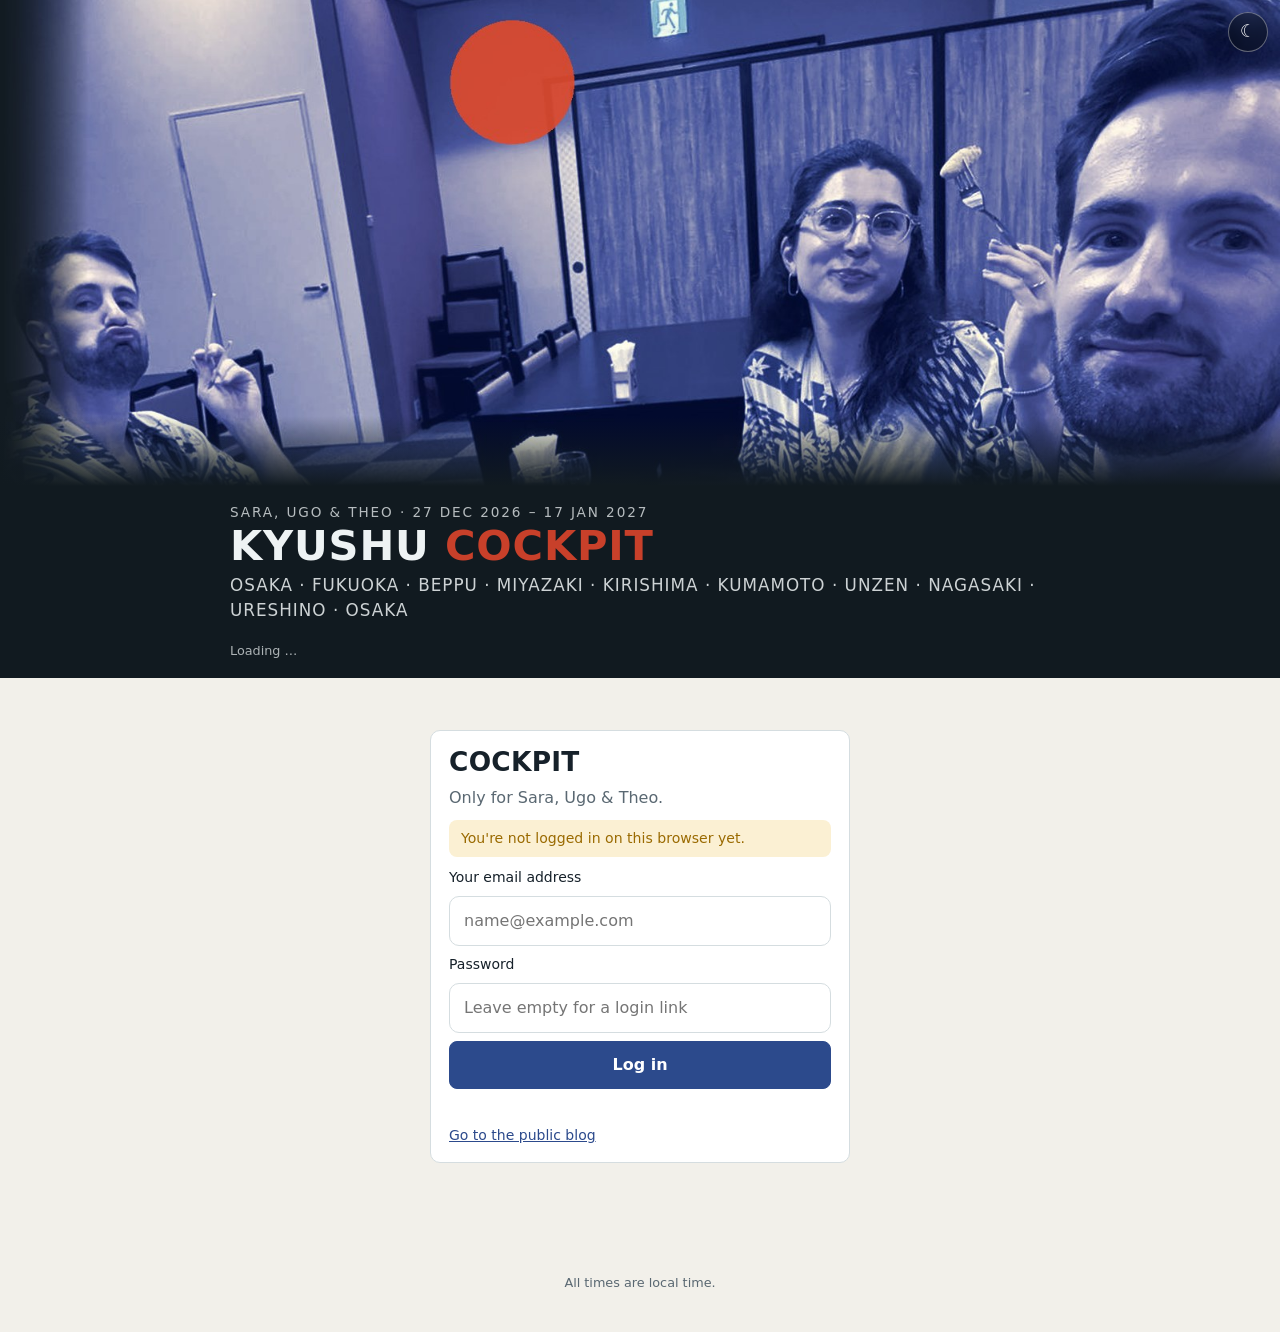
==== commit b85deb43: "Light/dark mode toggle for cockpit and blog Co-Authored-By: Claude Opus 5.5 <noreply@anthropic.com> " ====
--- a/cockpit.html
+++ b/cockpit.html
@@ -18,7 +18,8 @@
 <link rel="preconnect" href="https://fonts.googleapis.com">
 <link rel="preconnect" href="https://fonts.gstatic.com" crossorigin>
 <link href="https://fonts.googleapis.com/css2?family=Barlow+Condensed:wght@500;600;700&amp;family=Source+Serif+4:opsz,wght@8..60,400;8..60,600&amp;family=Source+Sans+3:wght@400;500;600;700&amp;family=JetBrains+Mono:wght@500&amp;display=swap" rel="stylesheet">
-<link rel="stylesheet" href="style.css?v=28">
+<script src="theme.js?v=30"></script>
+<link rel="stylesheet" href="style.css?v=30">
 <style>
 :root{
   /* Layout: Kopf mit Countdown, Tab-Leiste wie Wegweiser, darunter je Bereich Karten in einer Spalte (max 860px) */
@@ -274,6 +275,7 @@
 .hide-act .k-act,.hide-food .k-food,.hide-log .k-log{display:none}
 :root{--k-act:#4b5fc1;--k-food:#e08a1e}
 @media (prefers-color-scheme:dark){:root:not([data-theme="light"]){--k-act:#8ea2f0;--k-food:#f0a94a}}
+:root[data-theme="dark"]{--k-act:#8ea2f0;--k-food:#f0a94a}
 .planfilter{display:flex;flex-wrap:wrap;align-items:center;gap:6px 8px;margin:4px 0 12px}
 .pf{display:inline-flex;align-items:center;gap:6px;border:1px solid var(--line);background:var(--surface);color:var(--muted);border-radius:999px;padding:6px 12px;font-size:.85rem;font-weight:600;cursor:pointer;min-height:36px}
 .pf i{width:10px;height:10px;border-radius:50%;display:inline-block;background:var(--line)}
@@ -410,12 +412,12 @@
 <footer class="wrap">All times are local time.</footer>
 
 <div class="lb" id="lb" role="dialog" aria-modal="true" aria-label="Photo"><button type="button" id="lbClose">Close</button><img id="lbImg" alt=""></div>
-<script src="cockpit-flags.js?v=28"></script>
+<script src="cockpit-flags.js?v=30"></script>
 <script src="vendor/supabase.js?v=2.45.4"></script>
-<script src="config.js?v=28"></script>
-<script src="trip.js?v=28"></script>
-<script src="route-map.js?v=28"></script>
-<script src="app.js?v=28"></script>
-<script src="cockpit.js?v=28"></script>
+<script src="config.js?v=30"></script>
+<script src="trip.js?v=30"></script>
+<script src="route-map.js?v=30"></script>
+<script src="app.js?v=30"></script>
+<script src="cockpit.js?v=30"></script>
 </body>
 </html>
--- a/style.css
+++ b/style.css
@@ -196,3 +196,11 @@
 .rm-wp text{font:500 9px var(--body,system-ui);fill:var(--muted);paint-order:stroke;stroke:var(--surface);stroke-width:2.5px;stroke-linejoin:round}
 .rm-legend i.trip{border-top:2px dotted var(--trail)}
 .leg-d{font-weight:400;color:var(--muted)}
+
+/* Dunkelmodus: System oder Schalter */
+@media (prefers-color-scheme:dark){:root:not([data-theme="light"]){--bg:#0e1418; --surface:#162027; --ink:#e4eaed; --muted:#93a2ab; --line:#26333c; --accent:#8ea9ec; --accent-soft:#1b2540; --trail:#ff7d5e; --ok:#6cc488; --ok-soft:#173022; --crit:#ef7d70; color-scheme:dark;}}
+:root[data-theme="dark"]{--bg:#0e1418; --surface:#162027; --ink:#e4eaed; --muted:#93a2ab; --line:#26333c; --accent:#8ea9ec; --accent-soft:#1b2540; --trail:#ff7d5e; --ok:#6cc488; --ok-soft:#173022; --crit:#ef7d70; color-scheme:dark;}
+:root[data-theme="light"]{color-scheme:light}
+.themebtn{position:absolute;top:calc(12px + env(safe-area-inset-top));right:12px;z-index:15;width:40px;height:40px;border-radius:50%;border:1px solid rgba(255,255,255,.35);background:rgba(8,14,18,.45);color:#fff;font-size:1.1rem;line-height:1;cursor:pointer;display:grid;place-items:center;padding:0;-webkit-backdrop-filter:blur(6px);backdrop-filter:blur(6px)}
+.themebtn:active{transform:scale(.94)}
+@media print{.themebtn{display:none}}
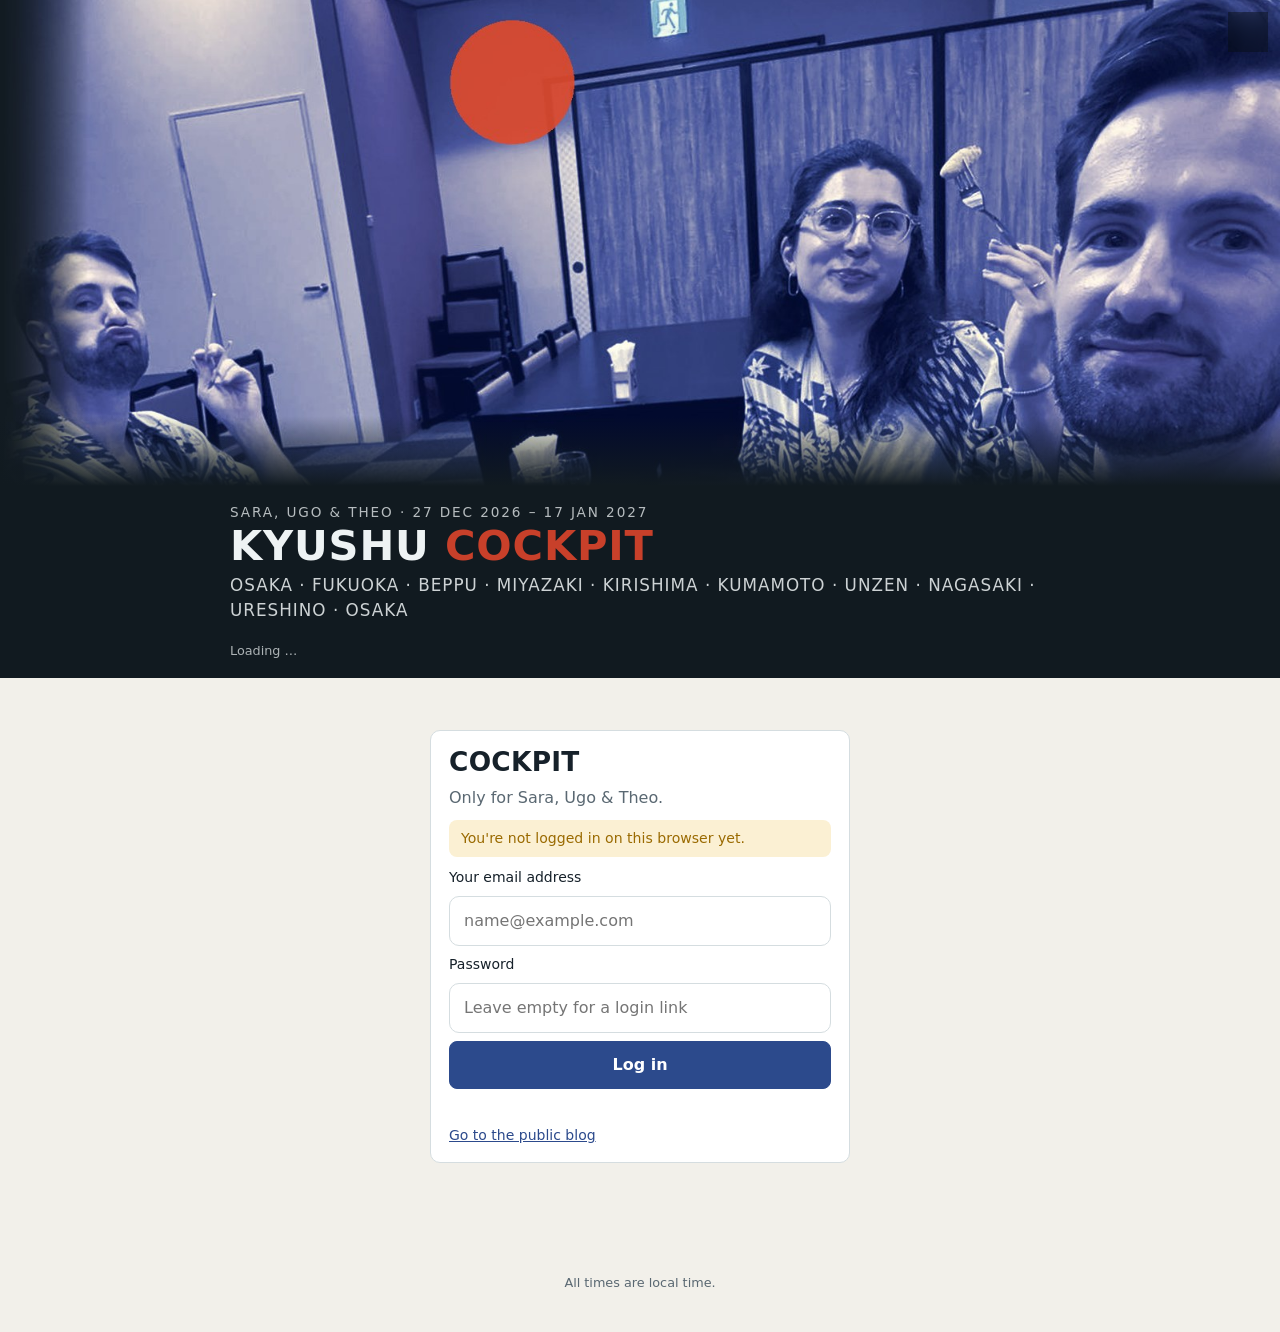
==== commit e9015715: "Collapsible per-person sections within a day, Ugo bio Co-Authored-By: Claude Opus 5.5 <noreply@anthr" ====
--- a/cockpit.html
+++ b/cockpit.html
@@ -18,8 +18,8 @@
 <link rel="preconnect" href="https://fonts.googleapis.com">
 <link rel="preconnect" href="https://fonts.gstatic.com" crossorigin>
 <link href="https://fonts.googleapis.com/css2?family=Barlow+Condensed:wght@500;600;700&amp;family=Source+Serif+4:opsz,wght@8..60,400;8..60,600&amp;family=Source+Sans+3:wght@400;500;600;700&amp;family=JetBrains+Mono:wght@500&amp;display=swap" rel="stylesheet">
-<script src="theme.js?v=30"></script>
-<link rel="stylesheet" href="style.css?v=30">
+<script src="theme.js?v=31"></script>
+<link rel="stylesheet" href="style.css?v=31">
 <style>
 :root{
   /* Layout: Kopf mit Countdown, Tab-Leiste wie Wegweiser, darunter je Bereich Karten in einer Spalte (max 860px) */
@@ -319,6 +319,11 @@
 .addstep input,.addstep select{font:inherit;padding:8px 10px;border:1px solid var(--line);border-radius:8px;background:var(--surface);color:var(--ink);min-width:0}
 .addstep .asrow{display:grid;grid-template-columns:1fr 1fr;gap:6px}
 .addstep .btn{justify-self:start}
+.grp{margin:8px 0;border:1px solid var(--line);border-radius:12px;padding:6px 10px;background:var(--surface)}
+.grp>summary{cursor:pointer;padding:4px 0;list-style:none}
+.grp>summary::-webkit-details-marker{display:none}
+.grp>summary::before{content:"▸ ";color:var(--muted)}
+.grp[open]>summary::before{content:"▾ "}
 /* Umrechner */
 .fx{display:grid;gap:10px}
 .fx-row{display:grid;grid-template-columns:1fr auto;align-items:center;gap:8px;padding:10px 14px;border:1px solid var(--line);border-radius:14px;background:var(--surface)}
@@ -412,12 +417,12 @@
 <footer class="wrap">All times are local time.</footer>
 
 <div class="lb" id="lb" role="dialog" aria-modal="true" aria-label="Photo"><button type="button" id="lbClose">Close</button><img id="lbImg" alt=""></div>
-<script src="cockpit-flags.js?v=30"></script>
+<script src="cockpit-flags.js?v=31"></script>
 <script src="vendor/supabase.js?v=2.45.4"></script>
-<script src="config.js?v=30"></script>
-<script src="trip.js?v=30"></script>
-<script src="route-map.js?v=30"></script>
-<script src="app.js?v=30"></script>
-<script src="cockpit.js?v=30"></script>
+<script src="config.js?v=31"></script>
+<script src="trip.js?v=31"></script>
+<script src="route-map.js?v=31"></script>
+<script src="app.js?v=31"></script>
+<script src="cockpit.js?v=31"></script>
 </body>
 </html>
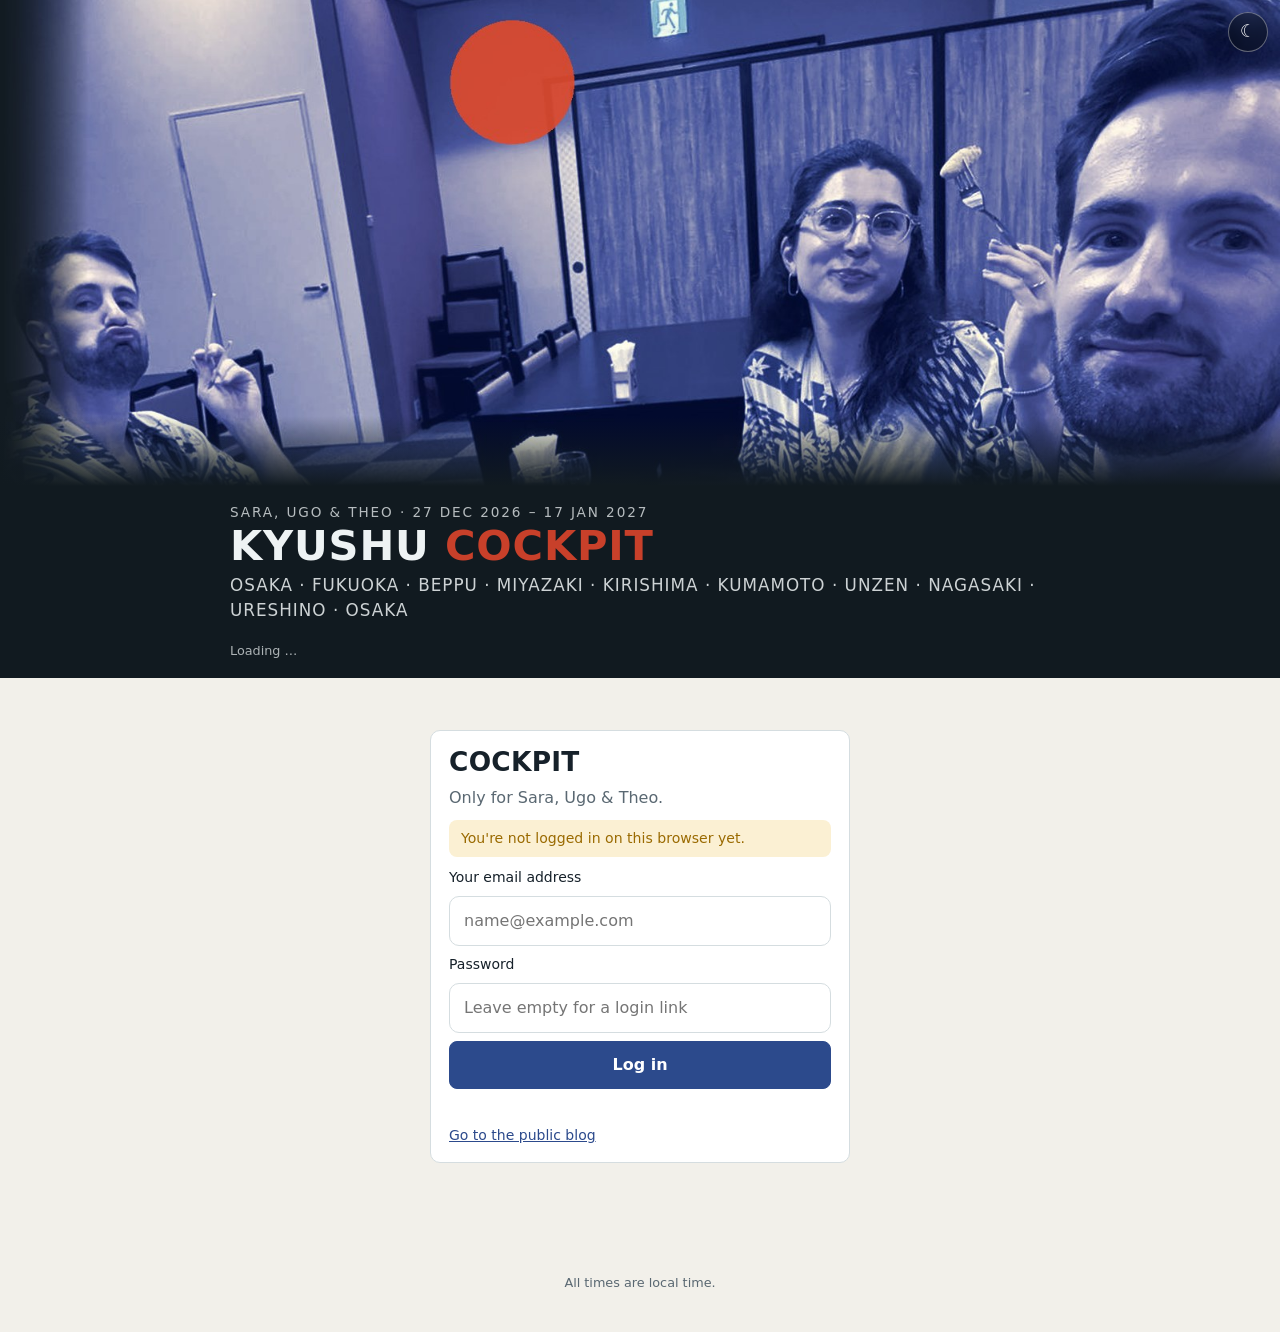
==== commit a338a54d: "Day maps with stops and rough distances, remove currency converter Co-Authored-By: Claude Opus 5.5 <" ====
--- a/cockpit.html
+++ b/cockpit.html
@@ -18,8 +18,8 @@
 <link rel="preconnect" href="https://fonts.googleapis.com">
 <link rel="preconnect" href="https://fonts.gstatic.com" crossorigin>
 <link href="https://fonts.googleapis.com/css2?family=Barlow+Condensed:wght@500;600;700&amp;family=Source+Serif+4:opsz,wght@8..60,400;8..60,600&amp;family=Source+Sans+3:wght@400;500;600;700&amp;family=JetBrains+Mono:wght@500&amp;display=swap" rel="stylesheet">
-<script src="theme.js?v=31"></script>
-<link rel="stylesheet" href="style.css?v=31">
+<script src="theme.js?v=32"></script>
+<link rel="stylesheet" href="style.css?v=32">
 <style>
 :root{
   /* Layout: Kopf mit Countdown, Tab-Leiste wie Wegweiser, darunter je Bereich Karten in einer Spalte (max 860px) */
@@ -324,6 +324,26 @@
 .grp>summary::-webkit-details-marker{display:none}
 .grp>summary::before{content:"▸ ";color:var(--muted)}
 .grp[open]>summary::before{content:"▾ "}
+/* Tageskarte */
+.dmodal{position:fixed;inset:0;z-index:30;background:rgba(5,9,12,.55);display:flex;align-items:flex-end;justify-content:center;padding:12px}
+@media (min-width:700px){.dmodal{align-items:center}}
+.dmcard{background:var(--surface);color:var(--ink);border-radius:16px;padding:14px;width:100%;max-width:560px;max-height:92vh;overflow:auto;box-shadow:0 8px 30px rgba(0,0,0,.3)}
+.dm-head{display:flex;justify-content:space-between;align-items:flex-start;gap:8px;margin-bottom:8px}
+.dm-switch{display:flex;gap:6px;margin:0 0 8px}.dm-switch .on{background:var(--ink);color:var(--surface);border-color:var(--ink)}
+.dm-svg{width:100%;height:auto;border-radius:12px;display:block}
+.dm-sea{fill:var(--accent-soft)}.dm-land{fill:var(--bg);stroke:color-mix(in srgb,var(--accent) 30%,var(--line));stroke-width:.6;stroke-linejoin:round}
+.dm-l{stroke-width:2.2;stroke-linecap:round;fill:none}
+.dm-a{stroke:var(--trail)}.dm-b{stroke:var(--accent)}.dm-c{stroke:var(--ok)}
+.dm-l.m-train,.dm-l.m-bus,.dm-l.m-ferry{stroke-dasharray:5 4}.dm-l.m-walk,.dm-l.m-other{stroke-dasharray:1.5 3.5;stroke-width:2}
+.dm-km{font:600 10px var(--body,system-ui);fill:var(--ink);paint-order:stroke;stroke:var(--bg);stroke-width:3px;stroke-linejoin:round}
+.dm-lead{stroke:var(--muted);stroke-width:1}.dm-dot{fill:var(--trail)}
+.dm-p circle{fill:var(--surface);stroke:var(--trail);stroke-width:2}.dm-p text{font:700 10px var(--body,system-ui);fill:var(--ink)}
+.dm-p.start circle{fill:var(--ink);stroke:var(--surface)}.dm-p.start text{fill:var(--surface)}
+.dm-list{list-style:none;margin:6px 0;padding:0}.dm-list li{display:grid;grid-template-columns:24px 1fr;gap:8px;padding:5px 0;border-top:1px solid var(--line);font-size:.9rem}
+.dm-list li:first-child{border-top:0}
+.dm-n{display:inline-grid;place-items:center;width:20px;height:20px;border-radius:50%;border:2px solid var(--trail);font-size:.7rem;font-weight:700}
+.dm-n.start{background:var(--ink);color:var(--surface);border-color:var(--ink)}
+.dm-g{margin:12px 0 0;font-size:.95rem}.dm-g0{color:var(--trail)}.dm-g1{color:var(--accent)}.dm-g2{color:var(--ok)}
 /* Umrechner */
 .fx{display:grid;gap:10px}
 .fx-row{display:grid;grid-template-columns:1fr auto;align-items:center;gap:8px;padding:10px 14px;border:1px solid var(--line);border-radius:14px;background:var(--surface)}
@@ -372,7 +392,6 @@
     <a href="#orte">Places &amp; tips</a>
     <a href="#orga">Prep</a>
     <a href="#kosten">Costs</a>
-    <a href="#yen">¥ ↔ €</a>
     <a href="#posten">Post</a>
     <a href="#claude">Wishes</a>
     <a href="index.html">Blog ↗</a>
@@ -409,20 +428,19 @@
   <section class="view" id="v-kosten"></section>
 
   <!-- ORGA -->
-  <section class="view" id="v-yen"></section>
-  <section class="view" id="v-orga"></section>
+    <section class="view" id="v-orga"></section>
 
   <section class="view" id="v-claude"></section>
 </main>
 <footer class="wrap">All times are local time.</footer>
 
 <div class="lb" id="lb" role="dialog" aria-modal="true" aria-label="Photo"><button type="button" id="lbClose">Close</button><img id="lbImg" alt=""></div>
-<script src="cockpit-flags.js?v=31"></script>
+<script src="cockpit-flags.js?v=32"></script>
 <script src="vendor/supabase.js?v=2.45.4"></script>
-<script src="config.js?v=31"></script>
-<script src="trip.js?v=31"></script>
-<script src="route-map.js?v=31"></script>
-<script src="app.js?v=31"></script>
-<script src="cockpit.js?v=31"></script>
+<script src="config.js?v=32"></script>
+<script src="trip.js?v=32"></script>
+<script src="route-map.js?v=32"></script>
+<script src="app.js?v=32"></script>
+<script src="cockpit.js?v=32"></script>
 </body>
 </html>
